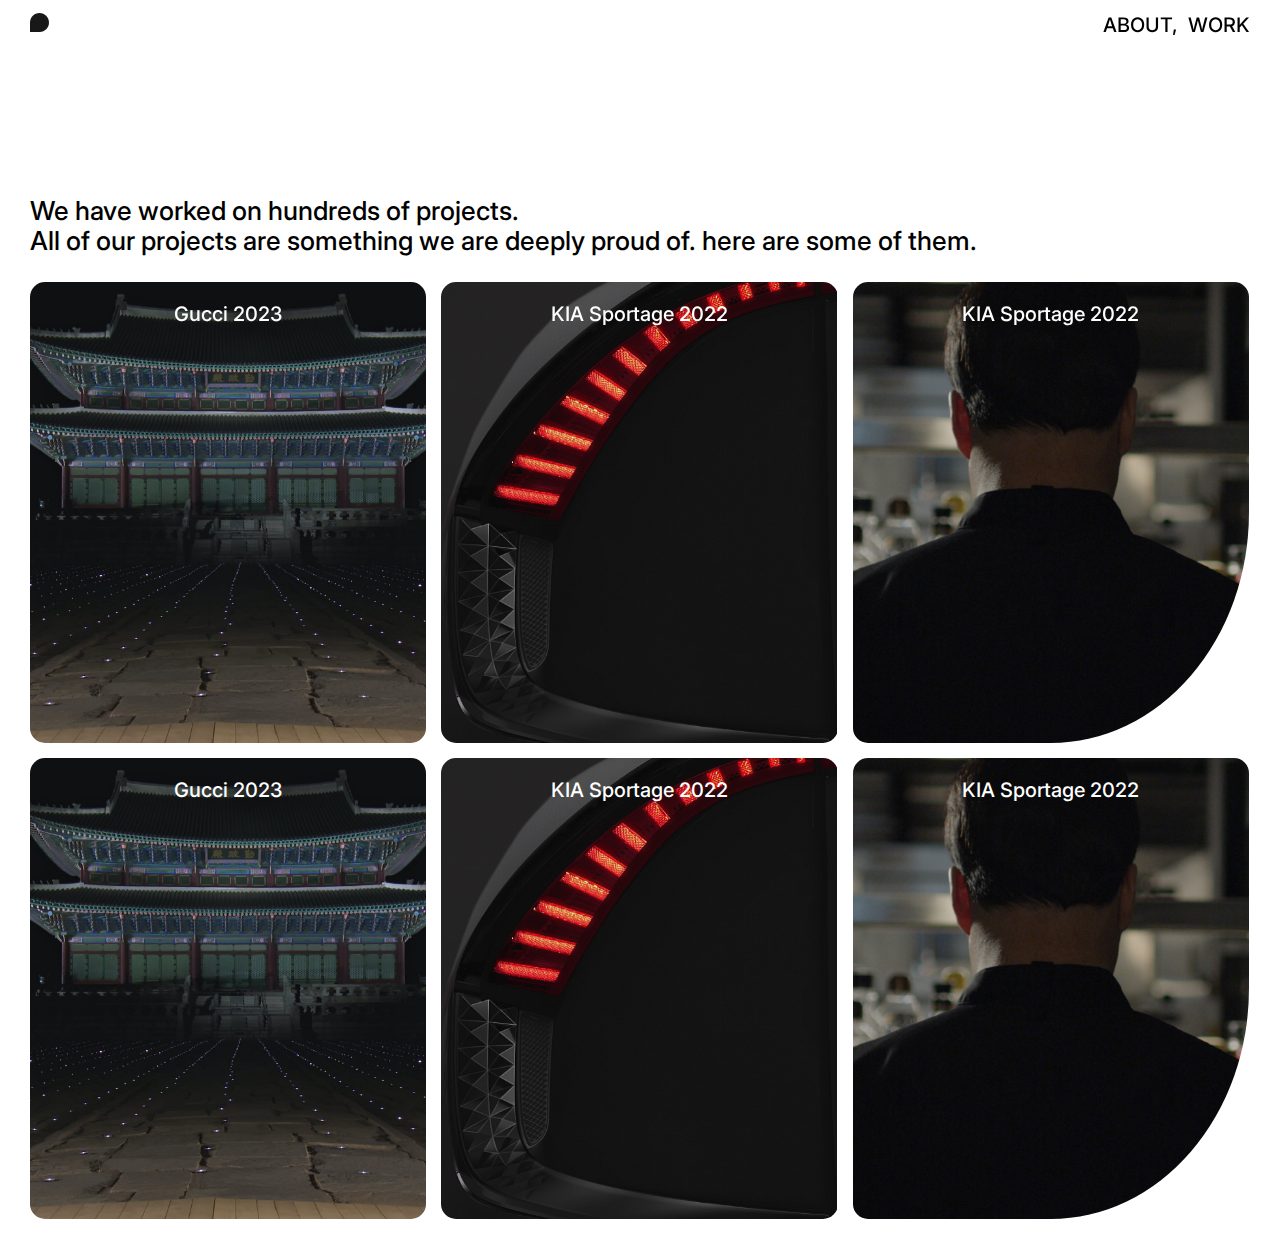
==== index.html @ 51c83ed5 "uhyuhu" ====
<!DOCTYPE html>
<html lang="en">
<head>
    <meta charset="UTF-8">
    <meta name="viewport" content="width=device-width, initial-scale=1.0">
    <title>Document</title>
    <link rel="preconnect" href="https://fonts.googleapis.com">
    <link rel="preconnect" href="https://fonts.gstatic.com" crossorigin>
    <link
        href="https://fonts.googleapis.com/css2?family=Inter:wght@100..900&family=Noto+Sans+KR:wght@100..900&display=swap"
        rel="stylesheet">
    <link rel="stylesheet" href="./day8.css">
</head>
<body>
    <div class="header">
        <div class="logo_section">
            <img src="./img/logo_l.svg"/>
        </div>
        <ul class="main_menu">
            <li>ABOUT,</li>
            <li>WORK</li>
        </ul>
    </div>
    <div class="main">
        <div class="main_desc">
            We have worked on hundreds of projects. <br/>
            All of our projects are something we are deeply proud of. here are some of them.
        </div>
        <div class="pr_items">
            <div class="pr_item">
                <div class="pr_info">
                    Gucci 2023
                </div>
                <div class="pr_img">
                    <img src="./img/pr01.jpg"/>
                </div>
            </div>
            <div class="pr_item">
                <div class="pr_info">
                    KIA Sportage 2022
                </div>
                <div class="pr_img">
                    <img src="./img/pr02.jpg"/>
                </div>
            </div>
            <div class="pr_item">
                <div class="pr_info">
                    KIA Sportage 2022
                </div>
                <div class="pr_img">
                    <img src="./img/pr03.jpg"/>
                </div>
                
            </div>
            <div class="pr_item">
                <div class="pr_info">
                    Gucci 2023
                </div>
                <div class="pr_img">
                    <img src="./img/pr01.jpg"/>
                </div>
            </div>
            <div class="pr_item">
                <div class="pr_info">
                    KIA Sportage 2022
                </div>
                <div class="pr_img">
                    <img src="./img/pr02.jpg"/>
                </div>
            </div>
            <div class="pr_item">
                <div class="pr_info">
                    KIA Sportage 2022
                </div>
                <div class="pr_img">
                    <img src="./img/pr03.jpg"/>
                </div>
            </div>
        </div>
    </div>
</body>
</html>
---- day8.css ----
body {
  font-family: "Inter", "Noto Sans KR", sans-serif;
  margin: 0px;
  padding: 0px;
}

ul,
li {
  margin: 0px;
  padding: 0px;
  list-style: none;
}

.header {
  display: flex;
  justify-content: space-between;
  position: fixed;
  top: 13px;
  left: 30px;
  right: 30px;
}
.header .main_menu {
  display: flex;
  gap: 10px;
  font-size: 20px;
  font-weight: 500;
}

.main .main_desc {
  margin-top: 196px;
  padding-left: 30px;
  box-sizing: border-box;
  font-size: 26px;
  font-weight: 500;
  line-height: 30px;
}
.main .pr_items {
  display: flex;
  flex-wrap: wrap;
  gap: 15px;
  margin-top: 26px;
  padding: 0 30px 27px;
  box-sizing: border-box;
}
.main .pr_items .pr_item {
  position: relative;
  width: calc(33.3% - 10px);
  display: flex;
  justify-content: center;
  border-radius: 15px;
  overflow: hidden;
}
.main .pr_items .pr_item:nth-child(3n) {
  border-radius: 15px 15px 50% 15px;
}
.main .pr_items .pr_item:hover .pr_img {
  transform: scale(1.2);
}
.main .pr_items .pr_item .pr_info {
  z-index: 9;
  position: absolute;
  top: 20px;
  color: #fff;
  font-size: 20px;
  font-weight: 500;
}
.main .pr_items .pr_item .pr_img {
  transition-duration: 1s;
}
.main .pr_items .pr_item .pr_img img {
  width: 100%;
  height: 100%;
  display: block;
  -o-object-fit: cover;
     object-fit: cover;
}/*# sourceMappingURL=day8.css.map */
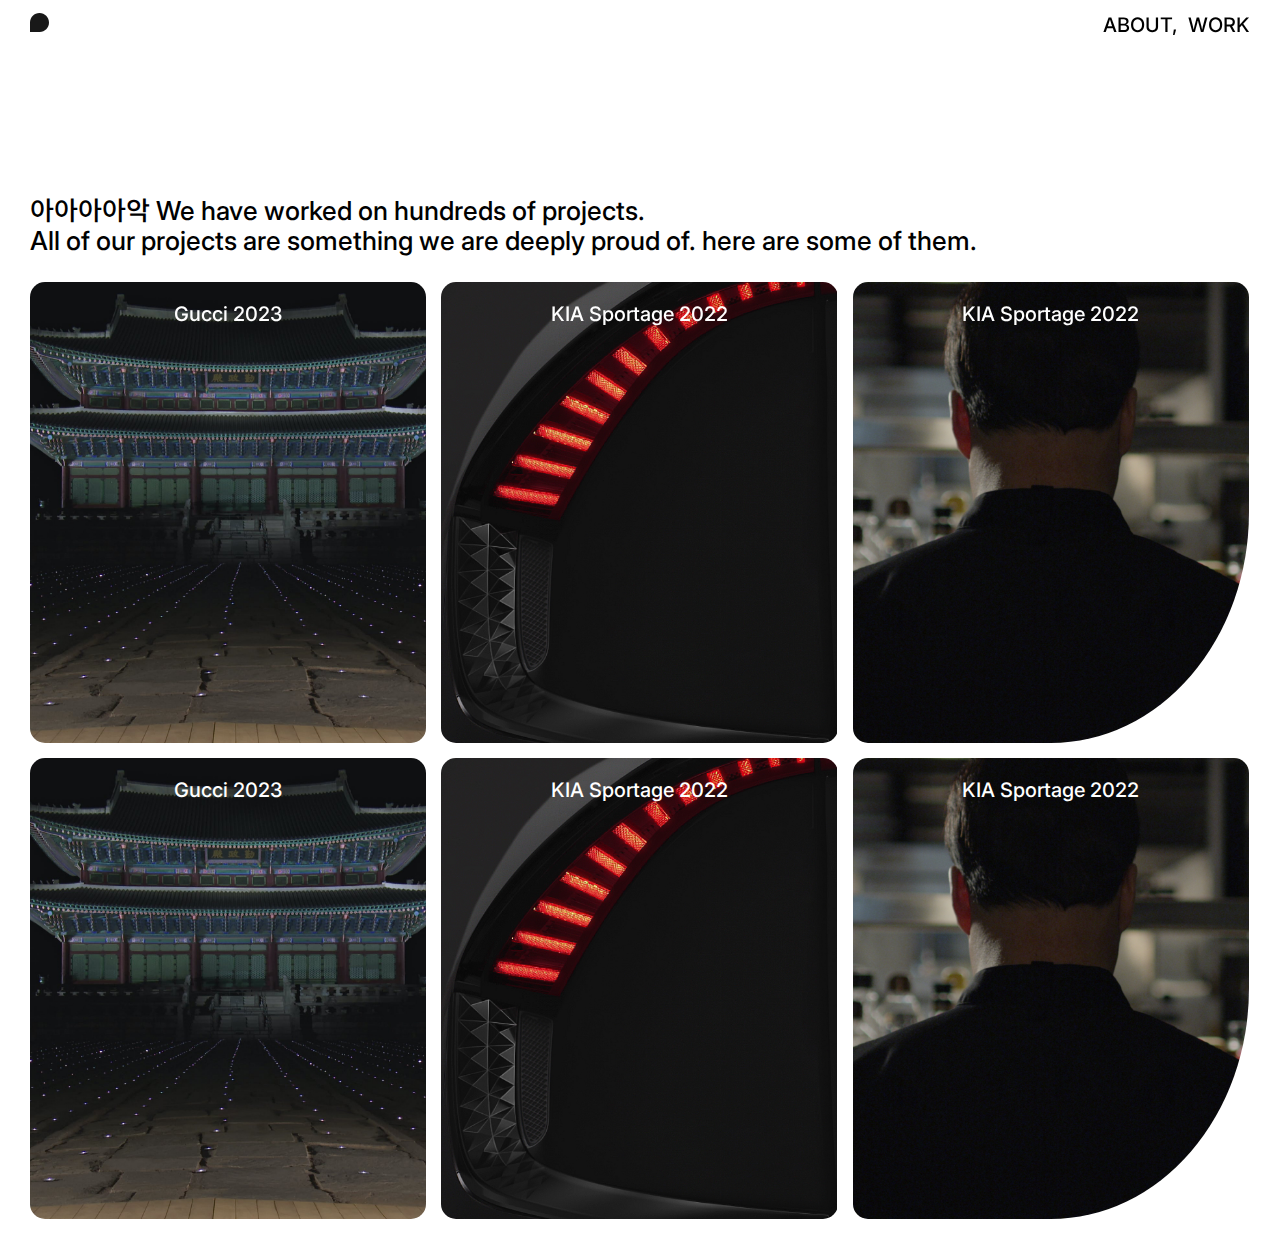
==== commit b757ba73: "바꿈" ====
--- a/index.html
+++ b/index.html
@@ -23,6 +23,7 @@
     </div>
     <div class="main">
         <div class="main_desc">
+            아아아아악
             We have worked on hundreds of projects. <br/>
             All of our projects are something we are deeply proud of. here are some of them.
         </div>
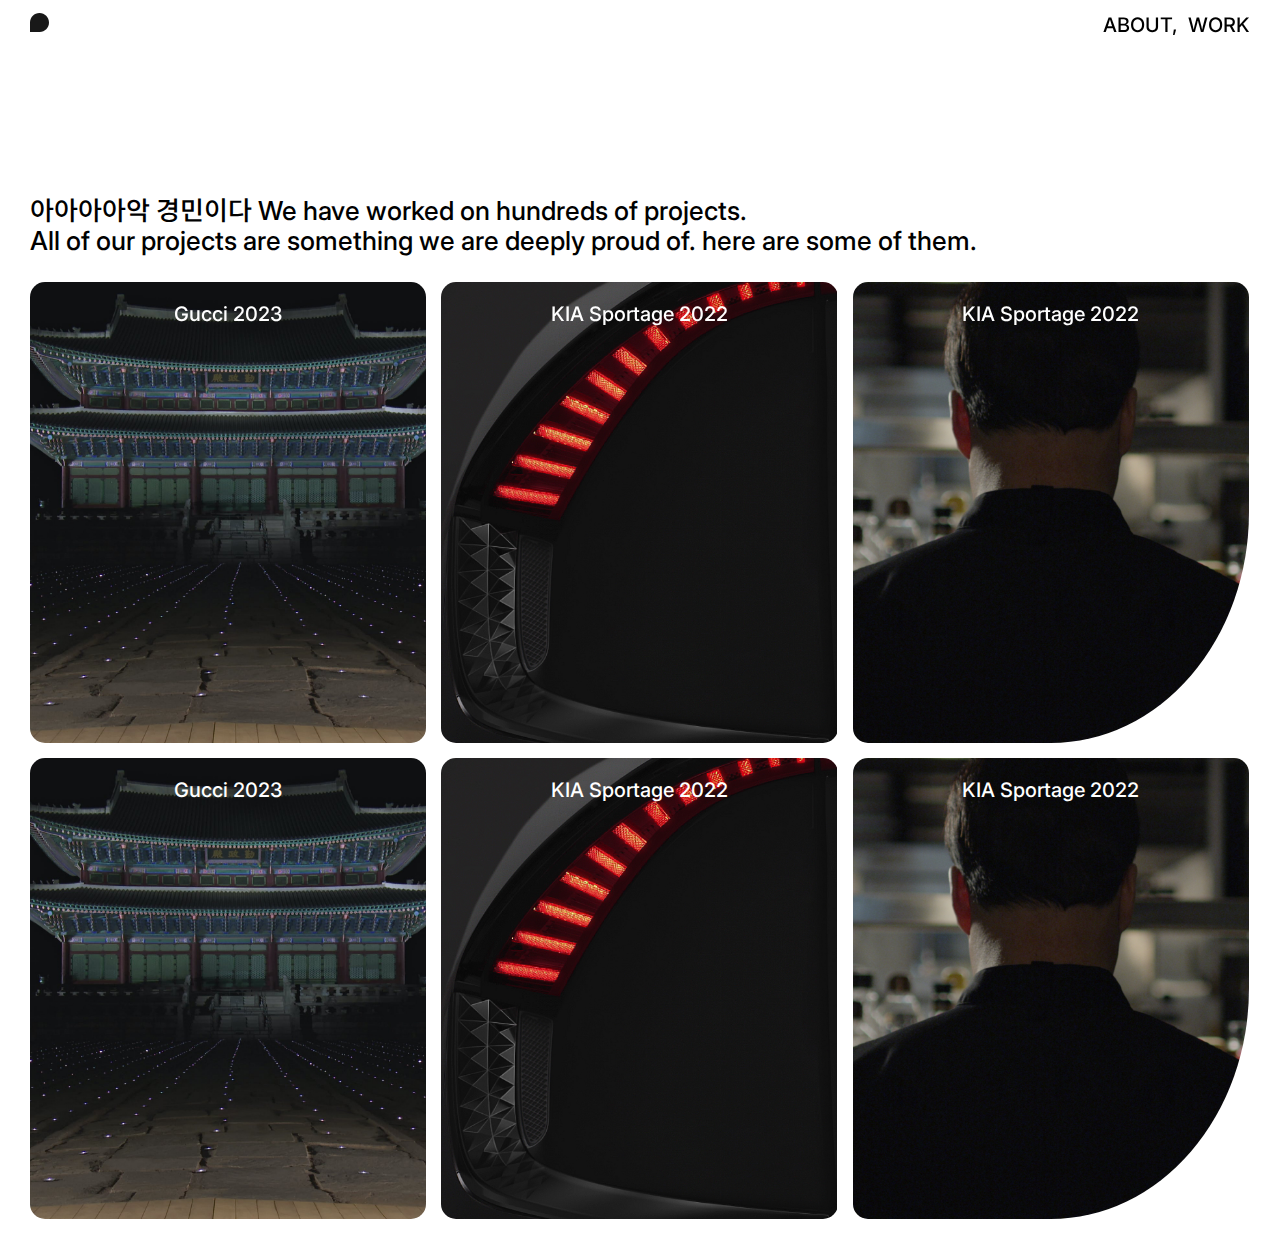
==== commit 62581b22: "1" ====
--- a/index.html
+++ b/index.html
@@ -23,7 +23,7 @@
     </div>
     <div class="main">
         <div class="main_desc">
-            아아아아악
+            아아아아악 경민이다 
             We have worked on hundreds of projects. <br/>
             All of our projects are something we are deeply proud of. here are some of them.
         </div>
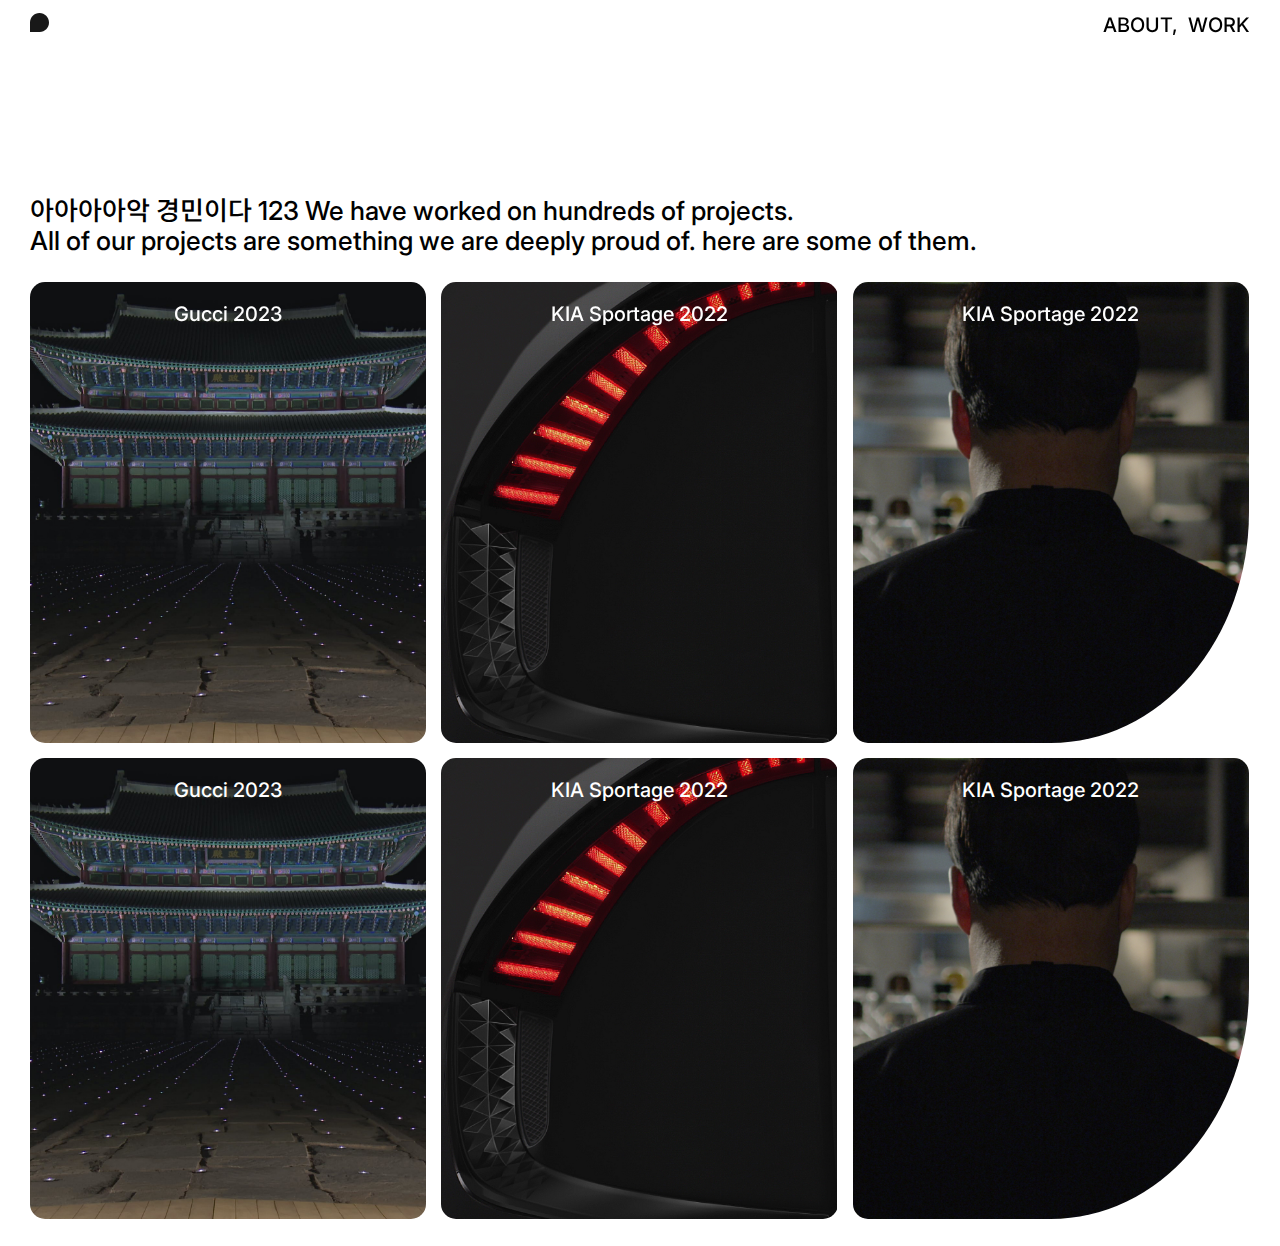
==== commit 7b2a434f: "123" ====
--- a/index.html
+++ b/index.html
@@ -23,7 +23,7 @@
     </div>
     <div class="main">
         <div class="main_desc">
-            아아아아악 경민이다 
+            아아아아악 경민이다    123
             We have worked on hundreds of projects. <br/>
             All of our projects are something we are deeply proud of. here are some of them.
         </div>
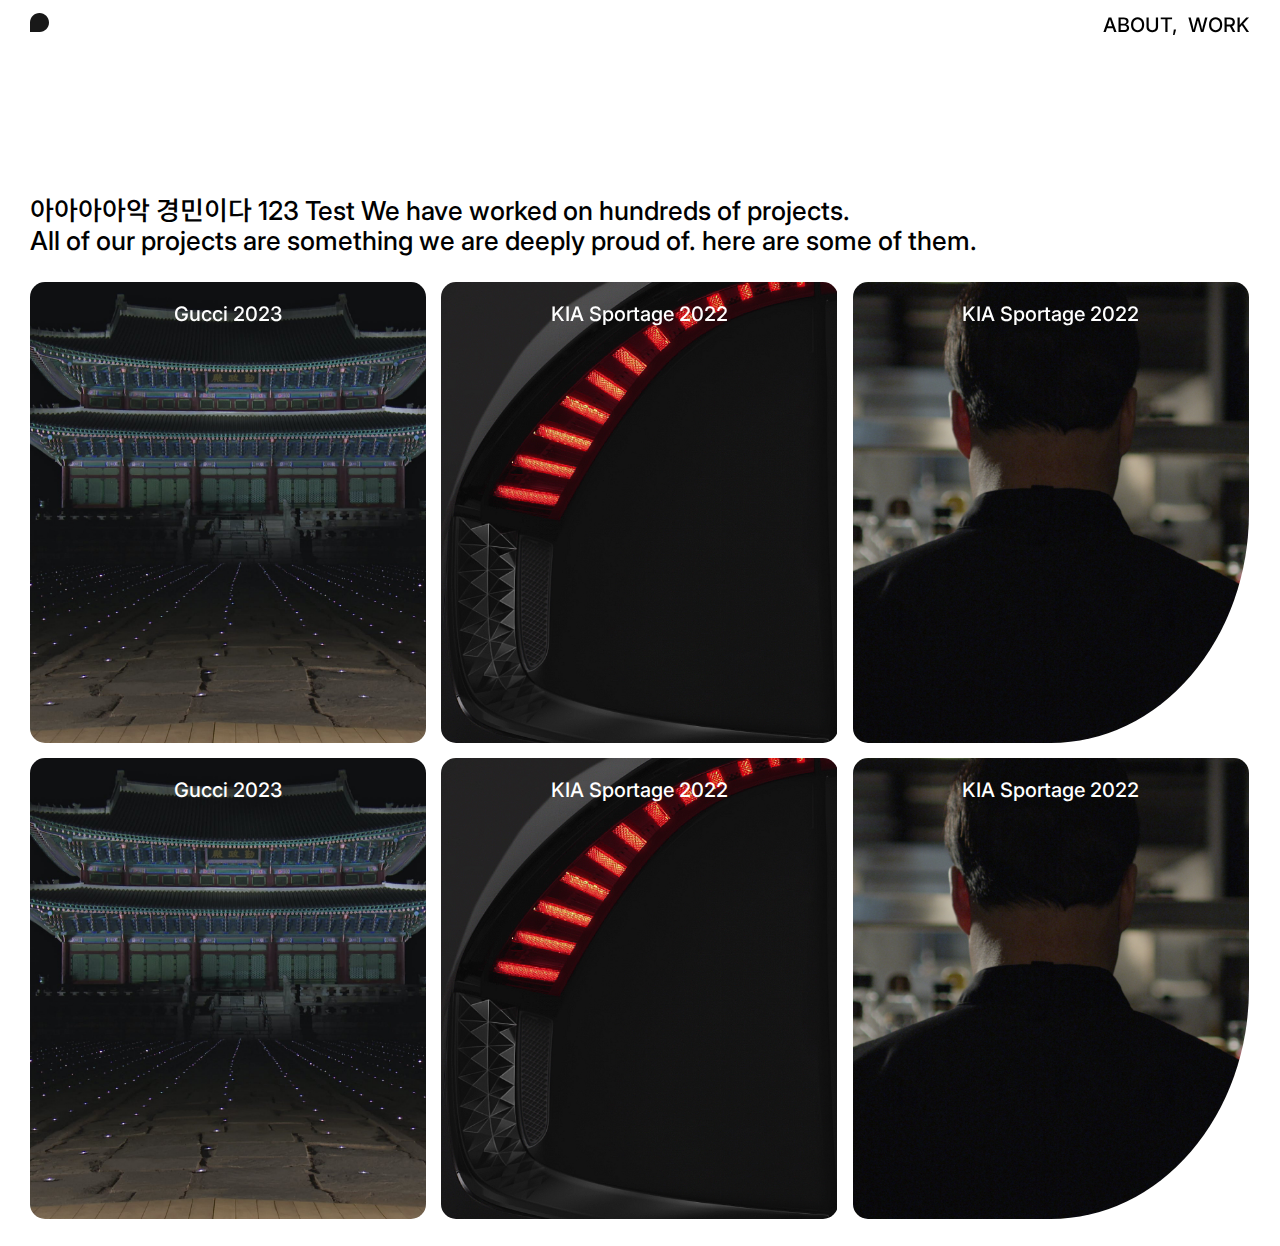
==== commit 45047a64: "테스트해본다" ====
--- a/index.html
+++ b/index.html
@@ -24,7 +24,7 @@
     <div class="main">
         <div class="main_desc">
             아아아아악 경민이다    123
-            We have worked on hundreds of projects. <br/>
+            Test We have worked on hundreds of projects. <br/>
             All of our projects are something we are deeply proud of. here are some of them.
         </div>
         <div class="pr_items">
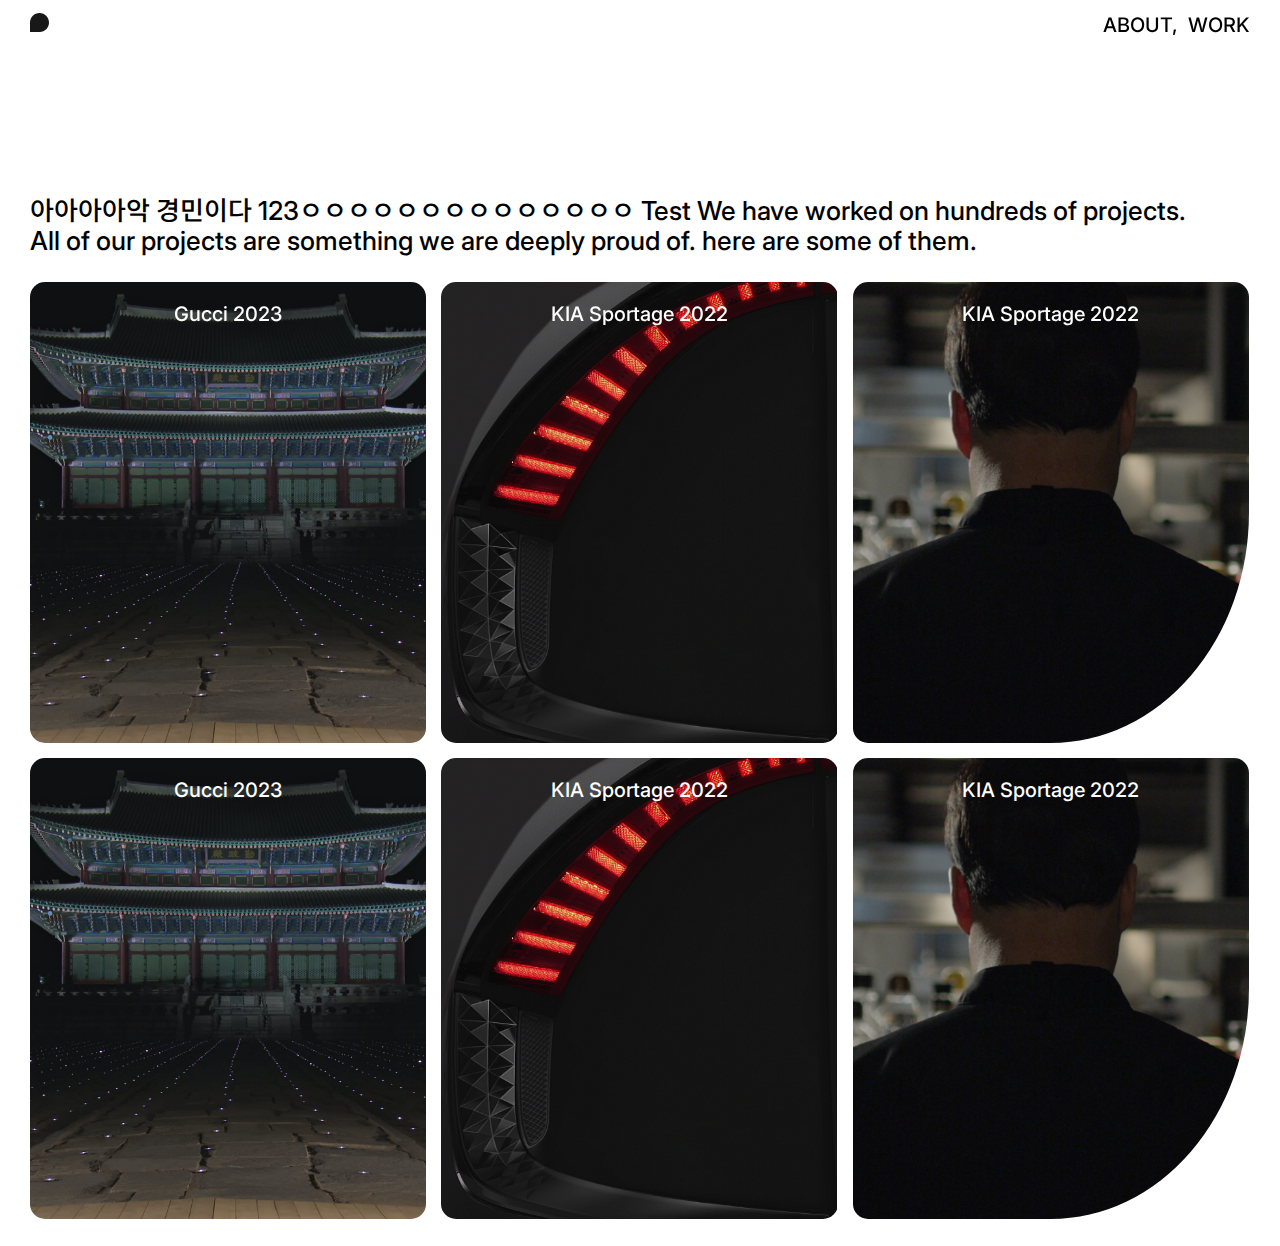
==== commit c1588ae4: "123456123456" ====
--- a/index.html
+++ b/index.html
@@ -23,7 +23,7 @@
     </div>
     <div class="main">
         <div class="main_desc">
-            아아아아악 경민이다    123
+            아아아아악 경민이다    123ㅇㅇㅇㅇㅇㅇㅇㅇㅇㅇㅇㅇㅇㅇ
             Test We have worked on hundreds of projects. <br/>
             All of our projects are something we are deeply proud of. here are some of them.
         </div>
